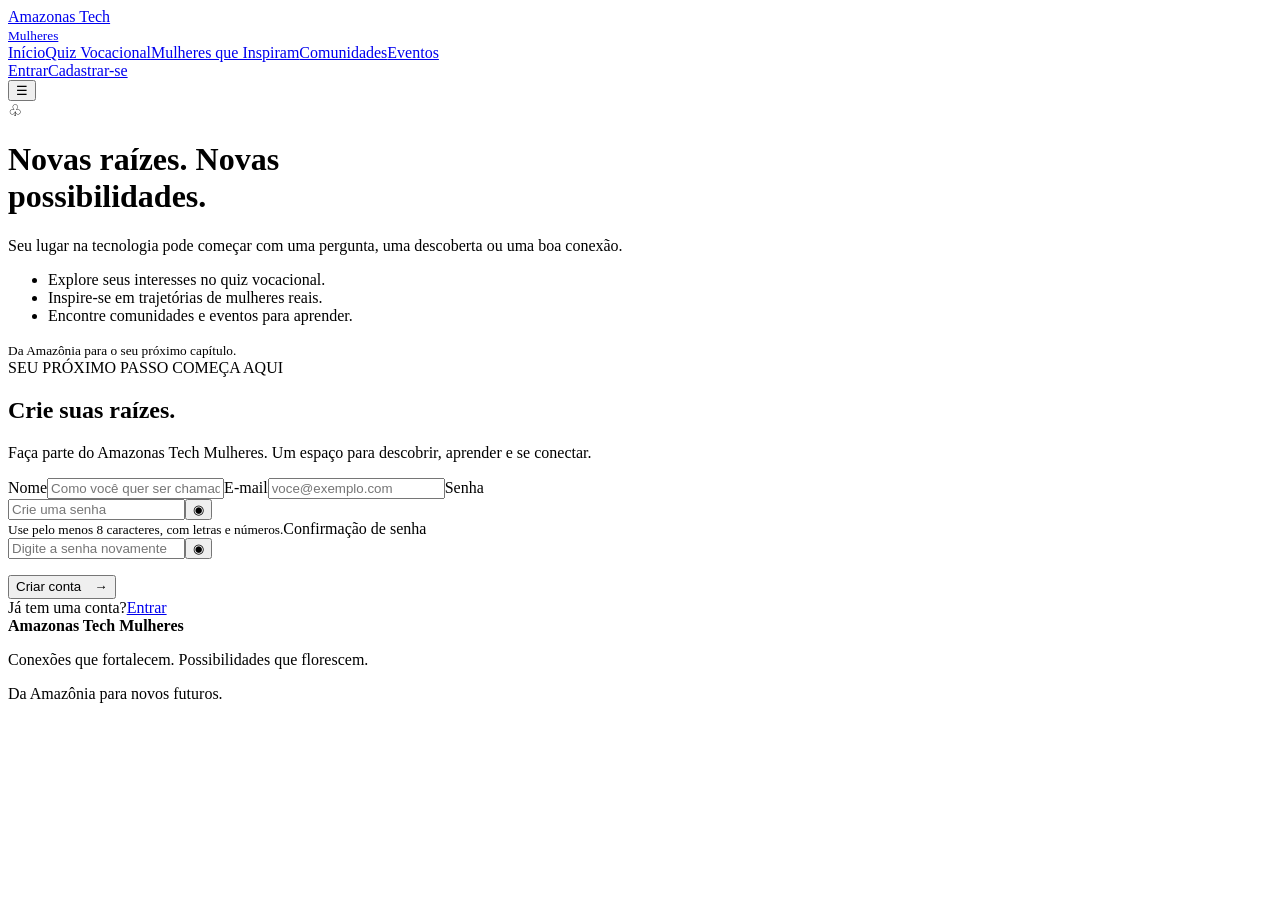
==== cadastro.html @ 3b352f6e "Add files via upload" ====
<!DOCTYPE html><html lang="pt-BR"><head><meta charset="UTF-8"><meta name="viewport" content="width=device-width, initial-scale=1.0"><title>Criar conta | Amazonas Tech</title><link rel="stylesheet" href="css/global.css">
<link rel="stylesheet" href="css/auth.css">
<link rel="stylesheet" href="css/cadastro.css"><script defer src="js/app.js"></script></head><body data-page="cadastro"><header class="site-header"><a class="brand" href="index.html" aria-label="Amazonas Tech Mulheres - início"><img src="assets/logo-mark.png" alt="" aria-hidden="true"><span class="brand-name">Amazonas Tech<br><small>Mulheres</small></span></a><nav class="main-nav"><a href="index.html">Início</a><a href="quiz.html">Quiz Vocacional</a><a href="mulheres.html">Mulheres que Inspiram</a><a href="comunidades.html">Comunidades</a><a href="eventos.html">Eventos</a></nav><div class="header-actions"><a class="login-link" href="login.html">Entrar</a><a class="btn btn-dark" href="cadastro.html">Cadastrar-se</a></div><button class="mobile-toggle">☰</button></header><main class="auth-page"><div class="auth-art gold-art"><span class="key-icon">♧</span><h1>Novas <strong>raízes.</strong> Novas<br><strong>possibilidades.</strong></h1><p>Seu lugar na tecnologia pode começar com uma pergunta, uma descoberta ou uma boa conexão.</p><ul><li>Explore seus interesses no quiz vocacional.</li><li>Inspire-se em trajetórias de mulheres reais.</li><li>Encontre comunidades e eventos para aprender.</li></ul><small>Da Amazônia para o seu próximo capítulo.</small></div><form class="auth-form" id="register-form"><span class="eyebrow">SEU PRÓXIMO PASSO COMEÇA AQUI</span><h2>Crie suas <strong>raízes.</strong></h2><p>Faça parte do Amazonas Tech Mulheres. Um espaço para descobrir, aprender e se conectar.</p><label for="register-name">Nome</label><input id="register-name" type="text" placeholder="Como você quer ser chamada?" required><label for="register-email">E-mail</label><input id="register-email" type="email" placeholder="voce@exemplo.com" required><label for="register-password">Senha</label><div class="password-wrap"><input id="register-password" type="password" placeholder="Crie uma senha" minlength="8" required><button type="button" class="show-password" data-target="register-password">◉</button></div><small class="field-help">Use pelo menos 8 caracteres, com letras e números.</small><label for="register-confirm">Confirmação de senha</label><div class="password-wrap"><input id="register-confirm" type="password" placeholder="Digite a senha novamente" required><button type="button" class="show-password" data-target="register-confirm">◉</button></div><p class="form-message" id="register-message"></p><button class="btn btn-dark btn-block" type="submit">Criar conta　→</button><div class="form-switch">Já tem uma conta?<a class="btn btn-outline btn-block" href="login.html">Entrar</a></div></form></main><footer class="site-footer"><div><b>Amazonas Tech Mulheres</b><p>Conexões que fortalecem. Possibilidades que florescem.</p></div><span>Da Amazônia para novos futuros.</span></footer></body></html>
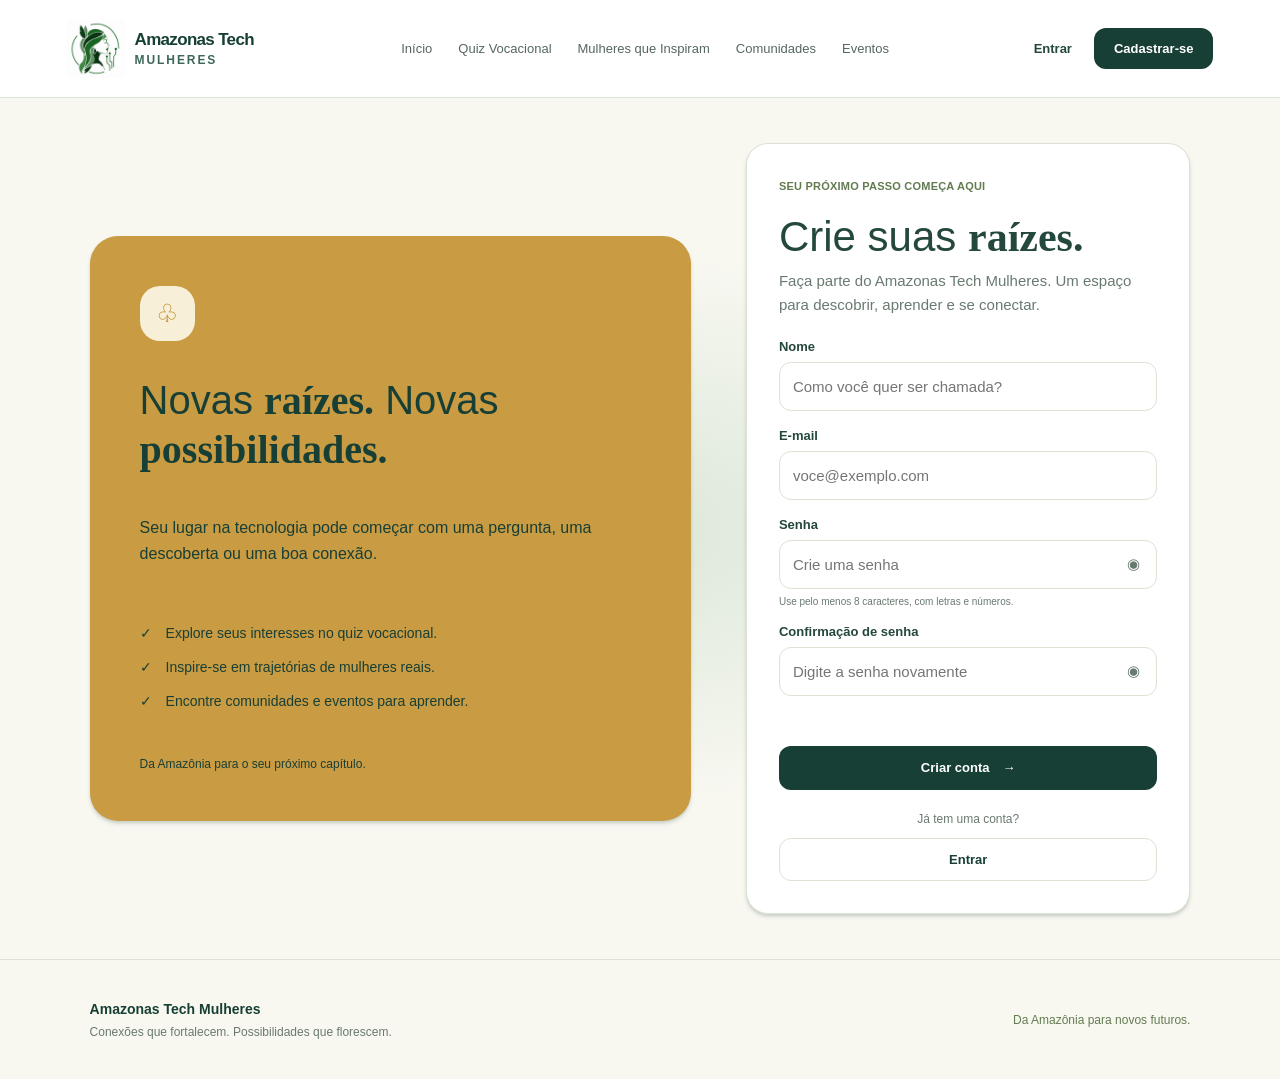
==== commit ca001214: "Add files via upload" ====
--- a/cadastro.html
+++ b/cadastro.html
@@ -1,3 +1,3 @@
-<!DOCTYPE html><html lang="pt-BR"><head><meta charset="UTF-8"><meta name="viewport" content="width=device-width, initial-scale=1.0"><title>Criar conta | Amazonas Tech</title><link rel="stylesheet" href="css/global.css">
-<link rel="stylesheet" href="css/auth.css">
-<link rel="stylesheet" href="css/cadastro.css"><script defer src="js/app.js"></script></head><body data-page="cadastro"><header class="site-header"><a class="brand" href="index.html" aria-label="Amazonas Tech Mulheres - início"><img src="assets/logo-mark.png" alt="" aria-hidden="true"><span class="brand-name">Amazonas Tech<br><small>Mulheres</small></span></a><nav class="main-nav"><a href="index.html">Início</a><a href="quiz.html">Quiz Vocacional</a><a href="mulheres.html">Mulheres que Inspiram</a><a href="comunidades.html">Comunidades</a><a href="eventos.html">Eventos</a></nav><div class="header-actions"><a class="login-link" href="login.html">Entrar</a><a class="btn btn-dark" href="cadastro.html">Cadastrar-se</a></div><button class="mobile-toggle">☰</button></header><main class="auth-page"><div class="auth-art gold-art"><span class="key-icon">♧</span><h1>Novas <strong>raízes.</strong> Novas<br><strong>possibilidades.</strong></h1><p>Seu lugar na tecnologia pode começar com uma pergunta, uma descoberta ou uma boa conexão.</p><ul><li>Explore seus interesses no quiz vocacional.</li><li>Inspire-se em trajetórias de mulheres reais.</li><li>Encontre comunidades e eventos para aprender.</li></ul><small>Da Amazônia para o seu próximo capítulo.</small></div><form class="auth-form" id="register-form"><span class="eyebrow">SEU PRÓXIMO PASSO COMEÇA AQUI</span><h2>Crie suas <strong>raízes.</strong></h2><p>Faça parte do Amazonas Tech Mulheres. Um espaço para descobrir, aprender e se conectar.</p><label for="register-name">Nome</label><input id="register-name" type="text" placeholder="Como você quer ser chamada?" required><label for="register-email">E-mail</label><input id="register-email" type="email" placeholder="voce@exemplo.com" required><label for="register-password">Senha</label><div class="password-wrap"><input id="register-password" type="password" placeholder="Crie uma senha" minlength="8" required><button type="button" class="show-password" data-target="register-password">◉</button></div><small class="field-help">Use pelo menos 8 caracteres, com letras e números.</small><label for="register-confirm">Confirmação de senha</label><div class="password-wrap"><input id="register-confirm" type="password" placeholder="Digite a senha novamente" required><button type="button" class="show-password" data-target="register-confirm">◉</button></div><p class="form-message" id="register-message"></p><button class="btn btn-dark btn-block" type="submit">Criar conta　→</button><div class="form-switch">Já tem uma conta?<a class="btn btn-outline btn-block" href="login.html">Entrar</a></div></form></main><footer class="site-footer"><div><b>Amazonas Tech Mulheres</b><p>Conexões que fortalecem. Possibilidades que florescem.</p></div><span>Da Amazônia para novos futuros.</span></footer></body></html>+<!DOCTYPE html><html lang="pt-BR"><head><meta charset="UTF-8"><meta name="viewport" content="width=device-width, initial-scale=1.0"><title>Criar conta | Amazonas Tech</title><link rel="stylesheet" href="global.css">
+<link rel="stylesheet" href="auth.css">
+<link rel="stylesheet" href="cadastro.css"><script defer src="app.js"></script></head><body data-page="cadastro"><header class="site-header"><a class="brand" href="index.html" aria-label="Amazonas Tech Mulheres - início"><img src="logo-mark.png" alt="" aria-hidden="true"><span class="brand-name">Amazonas Tech<br><small>Mulheres</small></span></a><nav class="main-nav"><a href="index.html">Início</a><a href="quiz.html">Quiz Vocacional</a><a href="mulheres.html">Mulheres que Inspiram</a><a href="comunidades.html">Comunidades</a><a href="eventos.html">Eventos</a></nav><div class="header-actions"><a class="login-link" href="login.html">Entrar</a><a class="btn btn-dark" href="cadastro.html">Cadastrar-se</a></div><button class="mobile-toggle">☰</button></header><main class="auth-page"><div class="auth-art gold-art"><span class="key-icon">♧</span><h1>Novas <strong>raízes.</strong> Novas<br><strong>possibilidades.</strong></h1><p>Seu lugar na tecnologia pode começar com uma pergunta, uma descoberta ou uma boa conexão.</p><ul><li>Explore seus interesses no quiz vocacional.</li><li>Inspire-se em trajetórias de mulheres reais.</li><li>Encontre comunidades e eventos para aprender.</li></ul><small>Da Amazônia para o seu próximo capítulo.</small></div><form class="auth-form" id="register-form"><span class="eyebrow">SEU PRÓXIMO PASSO COMEÇA AQUI</span><h2>Crie suas <strong>raízes.</strong></h2><p>Faça parte do Amazonas Tech Mulheres. Um espaço para descobrir, aprender e se conectar.</p><label for="register-name">Nome</label><input id="register-name" type="text" placeholder="Como você quer ser chamada?" required><label for="register-email">E-mail</label><input id="register-email" type="email" placeholder="voce@exemplo.com" required><label for="register-password">Senha</label><div class="password-wrap"><input id="register-password" type="password" placeholder="Crie uma senha" minlength="8" required><button type="button" class="show-password" data-target="register-password">◉</button></div><small class="field-help">Use pelo menos 8 caracteres, com letras e números.</small><label for="register-confirm">Confirmação de senha</label><div class="password-wrap"><input id="register-confirm" type="password" placeholder="Digite a senha novamente" required><button type="button" class="show-password" data-target="register-confirm">◉</button></div><p class="form-message" id="register-message"></p><button class="btn btn-dark btn-block" type="submit">Criar conta　→</button><div class="form-switch">Já tem uma conta?<a class="btn btn-outline btn-block" href="login.html">Entrar</a></div></form></main><footer class="site-footer"><div><b>Amazonas Tech Mulheres</b><p>Conexões que fortalecem. Possibilidades que florescem.</p></div><span>Da Amazônia para novos futuros.</span></footer></body></html>
--- a/global.css
+++ b/global.css
@@ -0,0 +1,147 @@
+/* Estilos compartilhados */
+@import url("https://fonts.googleapis.com/css2?family=DM+Sans:wght@400;500;600;700&family=Playfair+Display:wght@700;800&display=swap");
+
+:root {--cream:#f8f8f1;--green:#173f35;--green2:#3d6859;--sage:#819b70;--pale:#e9edda;--gold:#c99b42;--gold-dark:#bd841d;--text:#24483e;--muted:#697a70;--line:#dce2d4;--white:#fff;--shadow:0 3px 4px #172e261f,0 2px 2px #172e2614}
+
+* {box-sizing:border-box}
+
+html {scroll-behavior:smooth}
+
+body {margin:0;background:var(--cream);color:var(--text);font-family:"DM Sans",Arial,sans-serif;font-size:15px}
+
+a {color:inherit;text-decoration:none}
+
+button,
+input {font:inherit}
+
+.site-header {height:98px;background:#fff;border-bottom:1px solid var(--line);display:flex;align-items:center;justify-content:space-between;padding:0 5.2%;gap:25px;position:relative;z-index:5}
+
+.brand {display:flex;align-items:center;gap:10px;min-width:190px;max-width:230px;color:var(--green);flex:none}
+
+.brand img {display:block;width:58px;height:58px;flex:none;object-fit:contain}
+
+.brand-name {font-family:"DM Sans",Arial,sans-serif;font-size:17px;line-height:1.05;font-weight:800;letter-spacing:-.04em;color:var(--green);white-space:nowrap}
+.brand-name small {display:block;font-size:12px;letter-spacing:.16em;text-transform:uppercase;font-weight:700;margin-top:5px;color:var(--green2)}
+
+.main-nav {display:flex;align-items:center;gap:26px}
+
+.main-nav a {font-size:13px;color:#56675e;padding:12px 0;white-space:nowrap}
+
+.main-nav a.active {font-weight:700;color:var(--green);border-bottom:2px solid var(--green)}
+
+.header-actions {display:flex;align-items:center;gap:22px;white-space:nowrap}
+
+.login-link {font-weight:600;font-size:13px}
+
+.btn {border:0;border-radius:12px;padding:13px 20px;display:inline-flex;align-items:center;justify-content:center;gap:10px;font-weight:600;font-size:13px;cursor:pointer;transition:.2s}
+
+.btn:hover {transform:translateY(-1px);filter:brightness(.98)}
+
+.btn-dark {background:var(--green);color:white}
+
+.btn-gold {background:var(--gold);color:#fff}
+
+.btn-outline {background:#fff;color:var(--green);border:1px solid var(--line)}
+
+.btn-sage {background:#819b70;color:#102c23}
+
+.btn-block {width:100%;margin-top:12px}
+
+.user-menu {border:0;background:var(--pale);color:var(--green);padding:12px 18px;border-radius:30px;font-weight:700;cursor:pointer;white-space:nowrap}
+.site-header.is-authenticated .header-actions > .auth-link {display:none}
+.site-header.is-authenticated .header-actions {margin-left:auto}
+.user-menu:hover {background:#dfe7d1}
+
+.mobile-toggle {display:none;background:none;border:0;font-size:25px;color:var(--green)}
+
+.eyebrow {font-size:11px;font-weight:700;color:#637b50;letter-spacing:.02em}
+
+.site-footer {min-height:120px;border-top:1px solid var(--line);display:flex;justify-content:space-between;align-items:center;padding:25px 7%;color:var(--muted);font-size:12px}
+
+.site-footer b {font-size:14px;color:var(--green)}
+
+.site-footer p {margin:8px 0 0}
+
+.site-footer>span {color:#637c50}
+
+h1 strong,
+h2 strong {font-family:"Playfair Display",serif;font-weight:800}
+
+.hero-buttons {display:flex;gap:12px;margin-top:24px}
+
+.soft-note {display:block;margin-top:18px;color:#778374;font-size:11px}
+
+.person-card {background:#fff;border-radius:15px;overflow:hidden;box-shadow:var(--shadow)}
+
+.person-top {height:145px;background:#476b56;display:flex;justify-content:center;align-items:center}
+
+.person-top img {width:112px;height:112px;object-fit:cover;border-radius:50%;border:3px solid #fff}
+
+.person-body {padding:20px}
+
+.person-body>small {font-size:10px;color:#667d54}
+
+.person-body h3 {font-family:"Playfair Display",serif;font-size:23px;margin:8px 0;color:var(--green)}
+
+.person-body p {font-size:12px;line-height:1.55;color:var(--muted);margin:7px 0}
+
+.tag-box {background:#eef2e8;border-radius:10px;padding:12px;margin-top:18px;font-size:10px;color:var(--green)}
+
+.tag-box p {margin-bottom:0;color:var(--text)}
+
+.pill {display:inline-block;border-radius:30px;background:#dfe8d7;padding:9px 14px;font-size:12px;font-weight:700;color:#637b50}
+
+.notice {background:#f8efd8;color:#8a5b12;border-radius:12px;padding:16px;font-size:12px;line-height:1.5;margin-top:20px}
+
+.progress-track {grid-column:1/-1;height:6px;border-radius:10px;background:#dce2d4;overflow:hidden}
+
+.progress-track span {display:block;height:100%;width:4%;background:var(--gold);border-radius:10px;transition:width .2s}
+
+.answer-list {display:grid;gap:12px}
+
+.answer-option {width:100%;border:1px solid var(--line);background:#fff;border-radius:13px;padding:17px 16px;display:flex;align-items:center;gap:15px;text-align:left;color:var(--text);cursor:pointer;min-height:62px}
+
+.answer-option:before {content:"";width:20px;height:20px;border:2px solid #91a294;border-radius:50%;flex:none}
+
+.answer-option.selected {background:#fff2dc;border:1.5px solid var(--gold-dark)}
+
+.answer-option.selected:before {content:"✓";display:grid;place-items:center;background:var(--gold-dark);border-color:var(--gold-dark);color:white;font-size:13px}
+
+.gold-page-hero {background:#c8932b;color:white;padding:35px 6.5% 25px}
+
+.gold-page-hero .eyebrow {color:#fff4dc}
+
+.gold-page-hero h1 {font-size:clamp(38px,5vw,62px);font-weight:400;margin:18px 0}
+
+.gold-page-hero p {font-size:16px;margin:0;line-height:1.5}
+
+@media (max-width:1000px) {
+.site-header {padding:0 3%;gap:12px}
+.brand {min-width:0;max-width:210px}
+.main-nav {gap:12px}
+.main-nav a {font-size:11px}
+.header-actions {gap:10px}
+}
+
+@media (max-width:720px) {
+.site-header {height:76px;padding:0 5%}
+.brand img {width:48px;height:48px}
+.brand-name {font-size:15px}
+.brand-name small {font-size:10px}
+.main-nav {display:none;position:absolute;top:76px;left:0;right:0;background:white;padding:15px 6%;box-shadow:var(--shadow);flex-direction:column;align-items:flex-start}
+.main-nav.open {display:flex}
+.main-nav a {font-size:14px}
+.header-actions .login-link,
+.header-actions>.btn {display:none}
+.mobile-toggle {display:block}
+.hero-buttons {flex-wrap:wrap}
+.answer-option {font-size:13px;padding:14px}
+.gold-page-hero {padding:30px 6%}
+.gold-page-hero h1 {font-size:39px}
+.site-footer {padding:22px 6%;gap:20px;align-items:flex-start;flex-direction:column}
+.site-footer>span {font-size:11px}
+}
+
+
+/* Ícone compartilhado das telas de acesso e do quiz */
+.key-icon {width:55px;height:55px;border-radius:20px;background:#f8efd9;color:var(--gold-dark);display:grid;place-items:center;font-size:25px}
--- a/auth.css
+++ b/auth.css
@@ -0,0 +1,59 @@
+/* Estilos da página: login */
+.auth-page {min-height:calc(100vh - 218px);padding:45px 7%;display:grid;grid-template-columns:1.15fr .85fr;gap:5%;align-items:center;background:radial-gradient(ellipse at 50% 50%,#dce7d8 0,transparent 45%),var(--cream)}
+
+.auth-art {border-radius:28px;padding:50px;min-height:550px;display:flex;flex-direction:column;justify-content:center;box-shadow:var(--shadow)}
+
+.dark-art {background:var(--green);color:white}
+
+.auth-art h1 {font-size:40px;font-weight:400;line-height:1.2;margin:0 0 25px}
+
+.auth-art p {font-size:16px;line-height:1.6;max-width:570px}
+
+.auth-art ul {padding:0;list-style:none;margin:25px 0 30px}
+
+.auth-art li {margin:18px 0;font-size:14px}
+
+.auth-art li:before {content:"✓";margin-right:14px}
+
+.auth-art>small {font-size:12px}
+
+.auth-form {background:#fff;border:1px solid var(--line);border-radius:22px;padding:32px;box-shadow:var(--shadow)}
+
+.auth-form h2 {font-size:42px;font-weight:400;margin:20px 0 8px}
+
+.auth-form>p {color:var(--muted);line-height:1.6;margin:0 0 22px}
+
+.auth-form label {display:block;font-size:13px;font-weight:700;margin:17px 0 8px}
+
+.auth-form input {width:100%;border:1px solid var(--line);border-radius:12px;padding:15px 13px;outline:none;color:var(--text)}
+
+.auth-form input:focus {border-color:var(--sage);box-shadow:0 0 0 3px #819b7020}
+
+.password-wrap {position:relative}
+
+.password-wrap input {padding-right:48px}
+
+.show-password {position:absolute;right:9px;top:7px;border:0;background:transparent;padding:8px;color:var(--muted);cursor:pointer}
+
+.field-help {display:block;color:var(--muted);font-size:10px;margin-top:7px}
+
+.form-message {font-size:12px;color:#a43c2c;min-height:16px}
+
+.form-switch {text-align:center;color:var(--muted);font-size:12px;margin-top:22px}
+
+.form-switch .btn {margin-top:12px}
+
+@media (max-width:1000px) {
+.auth-page {padding:35px 4%;gap:3%}
+.auth-art {padding:35px}
+}
+
+@media (max-width:720px) {
+.auth-page {grid-template-columns:1fr;padding:25px 5%;gap:20px}
+.auth-art {min-height:330px;padding:28px}
+.auth-art h1 {font-size:31px}
+.auth-form {padding:25px}
+.auth-form h2 {font-size:34px}
+}
+
+.auth-art .key-icon {margin-bottom:35px}
--- a/cadastro.css
+++ b/cadastro.css
@@ -0,0 +1,2 @@
+/* Estilos exclusivos da apresentação de cadastro */
+.gold-art {background:var(--gold);color:var(--green)}
